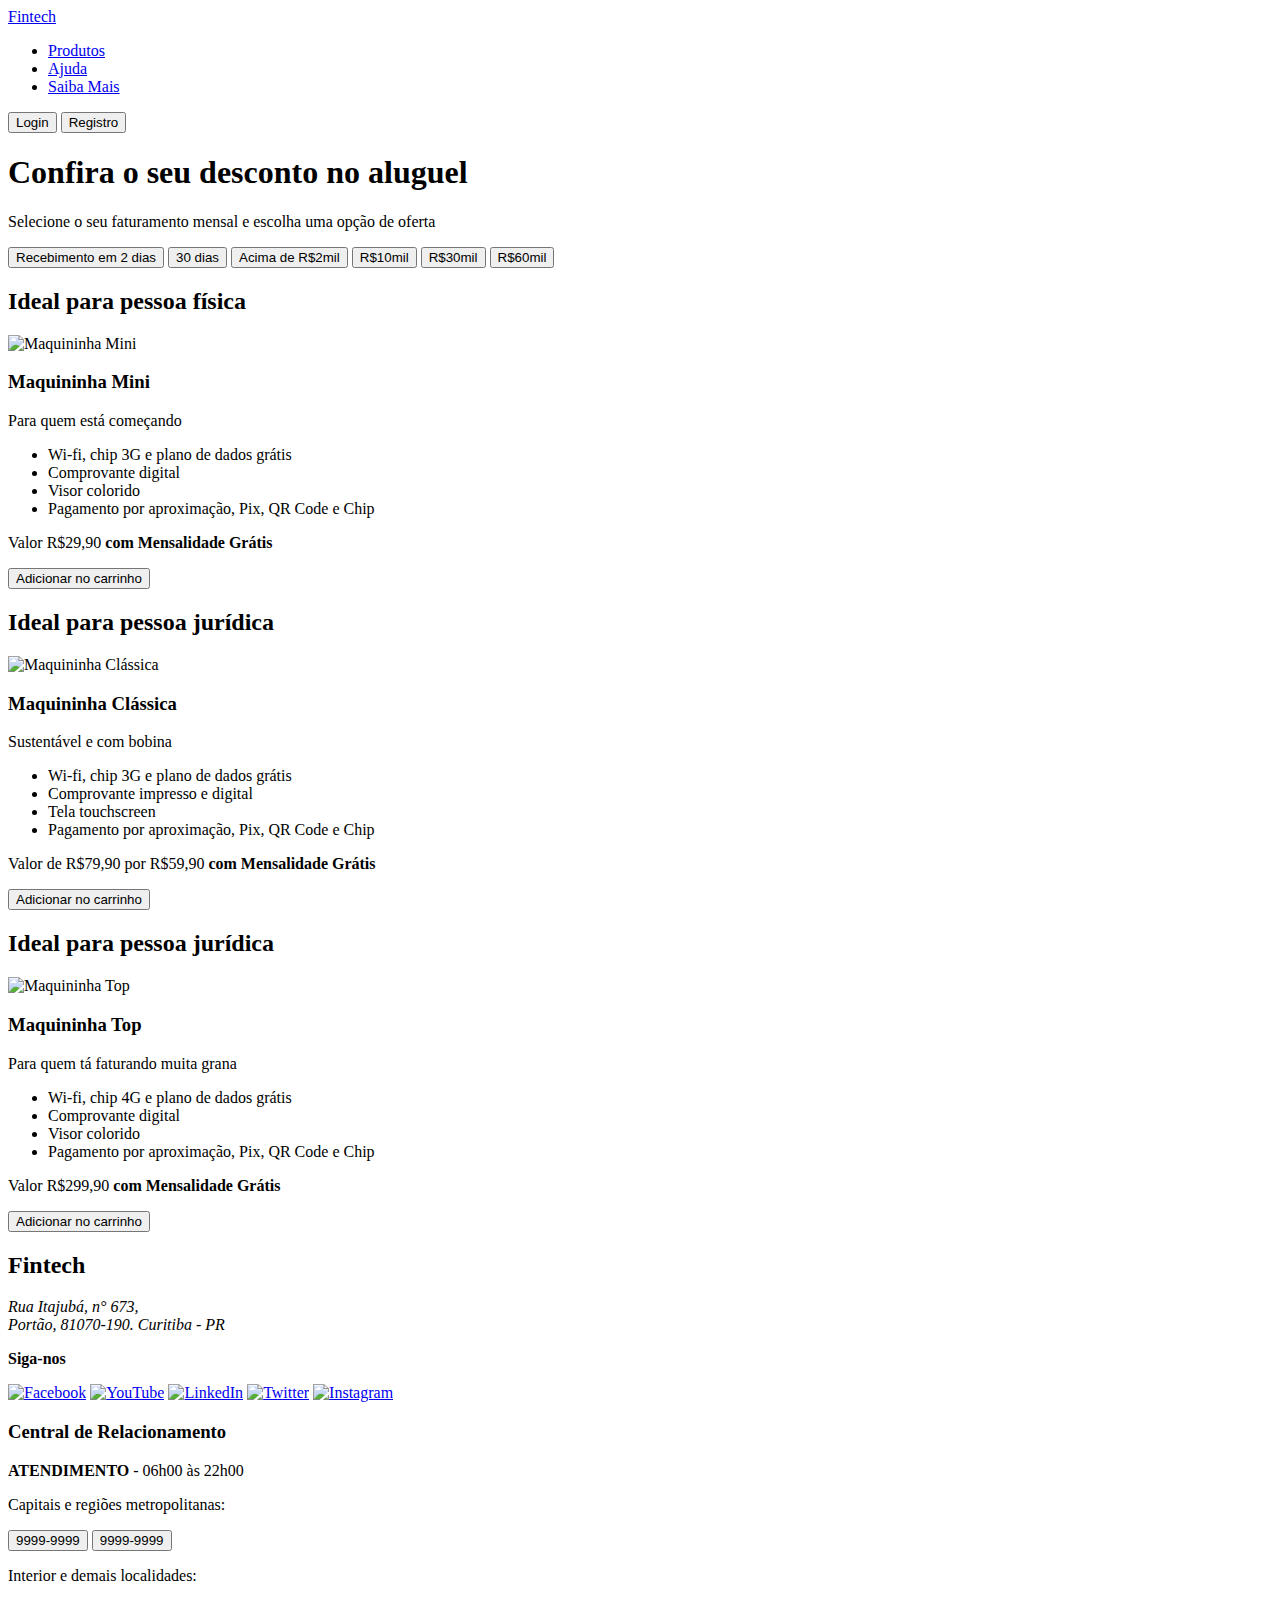
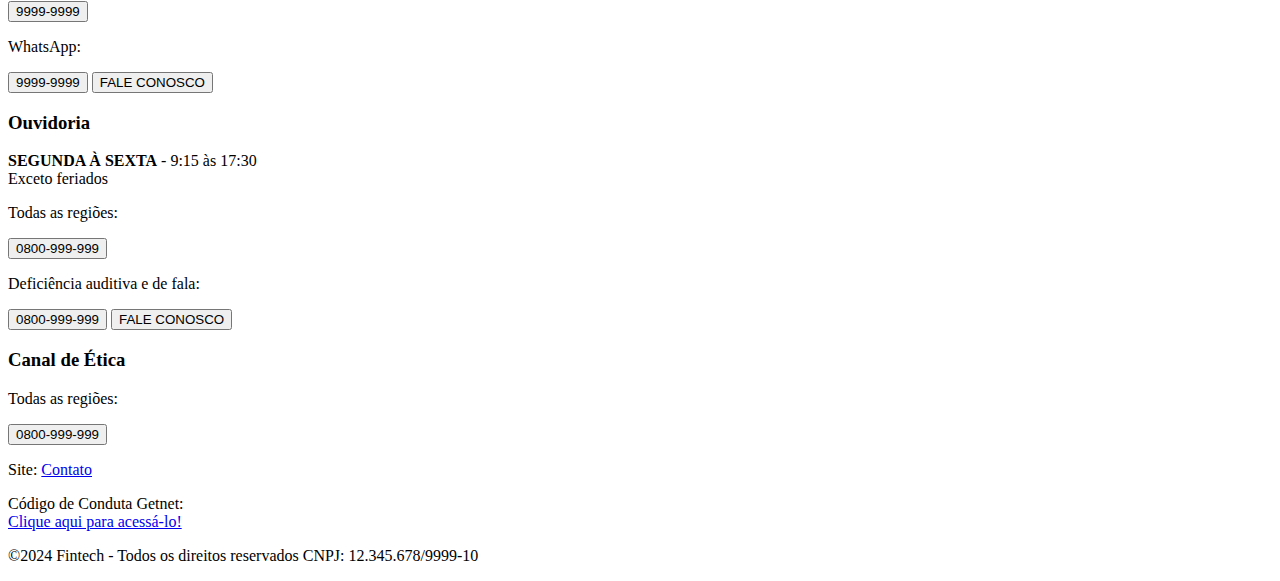
==== index.html @ 344b1525 "adicionada as imagens" ====
<!DOCTYPE html>
<html lang="pt-BR">
<head>
    <meta charset="UTF-8">
    <meta name="viewport" content="width=device-width, initial-scale=1.0">
    <title>Fintech</title>
    <link rel="stylesheet" href="styles.css">
</head>
<body>
    <header>
        <nav class="navbar">
            <div class="logo">
                <a href="#">Fintech</a>
            </div>
            <ul class="nav-links">
                <li><a href="#produtos">Produtos</a></li>
                <li><a href="#ajuda">Ajuda</a></li>
                <li><a href="#saiba-mais">Saiba Mais</a></li>
            </ul>
            <div class="nav-buttons">
                <button class="btn login">Login</button>
                <button class="btn register">Registro</button>
            </div>
        </nav>
    </header>

    <main>
        <div class="main-header">
            <h1>Confira o seu desconto no aluguel</h1>
            <p>Selecione o seu faturamento mensal e escolha uma opção de oferta</p>
            <div class="filter-buttons">
                <button>Recebimento em <span>2 dias</span></button>
                <button>30 dias</button>
                <button>Acima de <span>R$2mil</span></button>
                <button>R$10mil</button>
                <button>R$30mil</button>
                <button>R$60mil</button>
            </div>
        </div>
    
        <div class="product-cards">
            <div class="card">
                <h2 class="product-tag">Ideal para pessoa física</h2>
                <img src="maquininha1.png" alt="Maquininha Mini">
                <h3>Maquininha Mini</h3>
                <p>Para quem está começando</p>
                <ul>
                    <li>Wi-fi, chip 3G e plano de dados grátis</li>
                    <li>Comprovante digital</li>
                    <li>Visor colorido</li>
                    <li>Pagamento por aproximação, Pix, QR Code e Chip</li>
                </ul>
                <p class="price">Valor R$29,90 <strong>com Mensalidade Grátis</strong></p>
                <button>Adicionar no carrinho</button>
            </div>
    
            <div class="card">
                <h2 class="product-tag">Ideal para pessoa jurídica</h2>
                <img src="maquininha2.png" alt="Maquininha Clássica">
                <h3>Maquininha Clássica</h3>
                <p>Sustentável e com bobina</p>
                <ul>
                    <li>Wi-fi, chip 3G e plano de dados grátis</li>
                    <li>Comprovante impresso e digital</li>
                    <li>Tela touchscreen</li>
                    <li>Pagamento por aproximação, Pix, QR Code e Chip</li>
                </ul>
                <p> Valor de
                    <span class="preco-original">R$79,90</span>
                    por 
                    <span class="preco-desconto">R$59,90 <strong>com Mensalidade Grátis</strong></span>
                </p>
                
                <button>Adicionar no carrinho</button>
            </div>

            <div class="card">
                <h2 class="product-tag">Ideal para pessoa jurídica</h2>
                <img src="maquininha2.png" alt="Maquininha Top">
                <h3>Maquininha Top</h3>
                <p>Para quem tá faturando muita grana</p>
                <ul>
                    <li>Wi-fi, chip 4G e plano de dados grátis</li>
                    <li>Comprovante digital</li>
                    <li>Visor colorido</li>
                    <li>Pagamento por aproximação, Pix, QR Code e Chip</li>
                </ul>
                <p class="price">Valor R$299,90 <strong>com Mensalidade Grátis</strong></p>
                <button>Adicionar no carrinho</button>
            </div>
        </div>
    </main>
    
    

    <footer>
        <div class="footer-container">
            <div class="footer-section logo-section">
                <h2>Fintech</h2>
                <address>
                    Rua Itajubá, n° 673,<br>
                    Portão, 81070-190. Curitiba - PR<br>
                </address>
                <p><strong>Siga-nos</strong></p>
                <div class="social-icons">
                    <a href="#"><img src="icon-facebook.svg" alt="Facebook"></a>
                    <a href="#"><img src="icon-youtube.svg" alt="YouTube"></a>
                    <a href="#"><img src="icon-linkedin.svg" alt="LinkedIn"></a>
                    <a href="#"><img src="icon-twitter.svg" alt="Twitter"></a>
                    <a href="#"><img src="icon-instagram.svg" alt="Instagram"></a>
                </div>
            </div>
    
            <div class="footer-section">
                <h3>Central de Relacionamento</h3>
                <p><strong>ATENDIMENTO</strong> - 06h00 às 22h00</p>
                <p>Capitais e regiões metropolitanas:</p>
                <button>9999-9999</button>
                <button>9999-9999</button>
                <p>Interior e demais localidades:</p>
                <button>9999-9999</button>
                <p>WhatsApp:</p>
                <button>9999-9999</button>
                <button>FALE CONOSCO</button>
            </div>
    
            <div class="footer-section">
                <h3>Ouvidoria</h3>
                <p><strong>SEGUNDA À SEXTA</strong> - 9:15 às 17:30<br>Exceto feriados</p>
                <p>Todas as regiões:</p>
                <button>0800-999-999</button>
                <p>Deficiência auditiva e de fala:</p>
                <button>0800-999-999</button>
                <button>FALE CONOSCO</button>
            </div>
    
            <div class="footer-section">
                <h3>Canal de Ética</h3>
                <p>Todas as regiões:</p>
                <button>0800-999-999</button>
                <p>
                    Site: <a href="#">Contato</a>
                </p>
                <p>
                    Código de Conduta Getnet:<br>
                    <a href="#">Clique aqui para acessá-lo!</a>
                </p>
            </div>
        </div>
        <div class="footer-bottom">
            <p>©2024 Fintech - Todos os direitos reservados CNPJ: 12.345.678/9999-10</p>
        </div>
    </footer>    
</body>
</html>
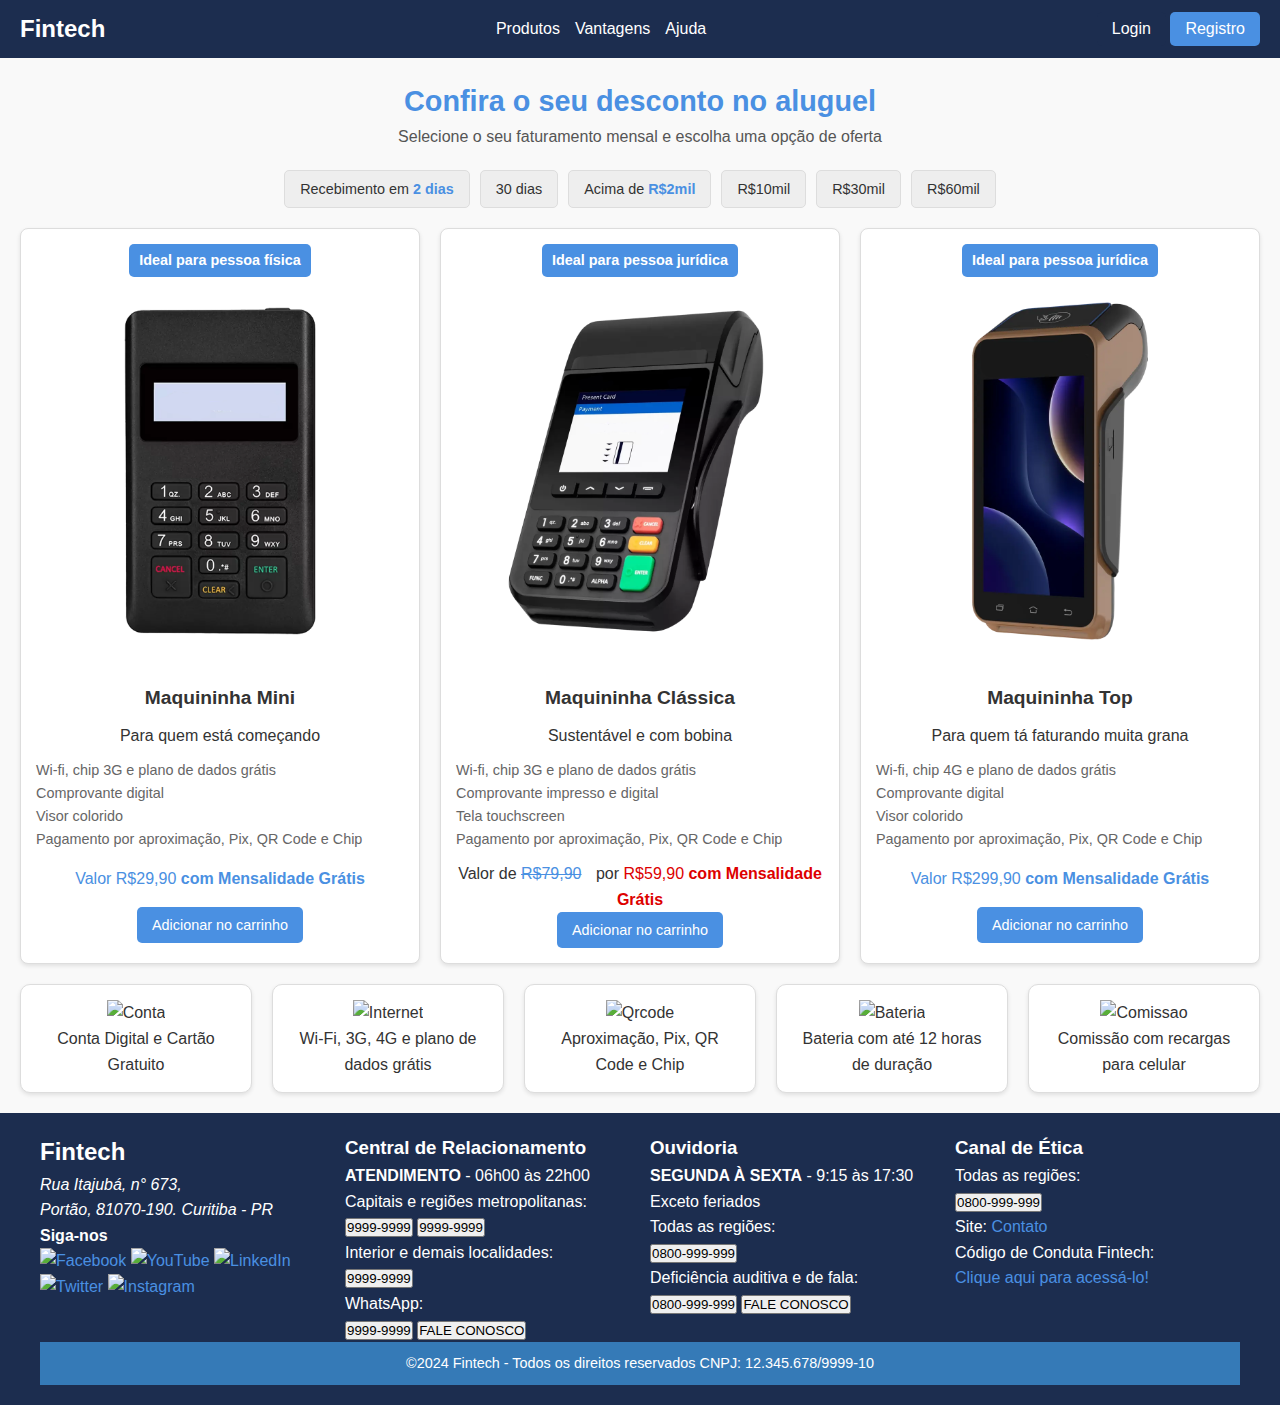
==== commit d1da1a3e: "alterando o menu de navegação" ====
--- a/index.html
+++ b/index.html
@@ -14,8 +14,8 @@
             </div>
             <ul class="nav-links">
                 <li><a href="#produtos">Produtos</a></li>
-                <li><a href="#ajuda">Ajuda</a></li>
-                <li><a href="#saiba-mais">Saiba Mais</a></li>
+                <li><a href="#vantagens">Vantagens</a></li>
+                <li><a href="ajuda.html">Ajuda</a></li>
             </ul>
             <div class="nav-buttons">
                 <button class="btn login">Login</button>
@@ -41,7 +41,7 @@
         <div class="product-cards">
             <div class="card">
                 <h2 class="product-tag">Ideal para pessoa física</h2>
-                <img src="maquininha1.png" alt="Maquininha Mini">
+                <img src="img/maquininha1.png" alt="Maquininha Mini">
                 <h3>Maquininha Mini</h3>
                 <p>Para quem está começando</p>
                 <ul>
@@ -56,7 +56,7 @@
     
             <div class="card">
                 <h2 class="product-tag">Ideal para pessoa jurídica</h2>
-                <img src="maquininha2.png" alt="Maquininha Clássica">
+                <img src="img/maquininha2.png" alt="Maquininha Clássica">
                 <h3>Maquininha Clássica</h3>
                 <p>Sustentável e com bobina</p>
                 <ul>
@@ -76,7 +76,7 @@
 
             <div class="card">
                 <h2 class="product-tag">Ideal para pessoa jurídica</h2>
-                <img src="maquininha2.png" alt="Maquininha Top">
+                <img src="img/maquininha3.png" alt="Maquininha Top">
                 <h3>Maquininha Top</h3>
                 <p>Para quem tá faturando muita grana</p>
                 <ul>
@@ -87,6 +87,29 @@
                 </ul>
                 <p class="price">Valor R$299,90 <strong>com Mensalidade Grátis</strong></p>
                 <button>Adicionar no carrinho</button>
+            </div>
+        </div>
+
+        <div class="vantagens">
+            <div class="vantagem-card">
+                <a><img src="img/icons/conta.png" alt="Conta"></a>
+                <p>Conta Digital e Cartão Gratuito</p>
+            </div>
+            <div class="vantagem-card">
+                <a><img src="img/icons/internet.png" alt="Internet"></a>
+                <p>Wi-Fi, 3G, 4G e plano de dados grátis</p>
+            </div>
+            <div class="vantagem-card">
+                <a><img src="img/icons/qrcode.png" alt="Qrcode"></a>
+                <p>Aproximação, Pix, QR Code e Chip</p>
+            </div>
+            <div class="vantagem-card">
+                <a><img src="img/icons/bateria.png" alt="Bateria"></a>
+                <p>Bateria com até 12 horas de duração</p>
+            </div>
+            <div class="vantagem-card">
+                <a><img src="img/icons/comissao.png" alt="Comissao"></a>
+                <p>Comissão com recargas para celular</p>
             </div>
         </div>
     </main>
@@ -103,11 +126,11 @@
                 </address>
                 <p><strong>Siga-nos</strong></p>
                 <div class="social-icons">
-                    <a href="#"><img src="icon-facebook.svg" alt="Facebook"></a>
-                    <a href="#"><img src="icon-youtube.svg" alt="YouTube"></a>
-                    <a href="#"><img src="icon-linkedin.svg" alt="LinkedIn"></a>
-                    <a href="#"><img src="icon-twitter.svg" alt="Twitter"></a>
-                    <a href="#"><img src="icon-instagram.svg" alt="Instagram"></a>
+                    <a href="#"><img src="img/media-social-icons/facebook.png" alt="Facebook"></a>
+                    <a href="#"><img src="img/media-social-icons/youtube.png" alt="YouTube"></a>
+                    <a href="#"><img src="img/media-social-icons/linkedin.png" alt="LinkedIn"></a>
+                    <a href="#"><img src="img/media-social-icons/twitter-x.png" alt="Twitter"></a>
+                    <a href="#"><img src="img/media-social-icons/instagram.png" alt="Instagram"></a>
                 </div>
             </div>
     
@@ -142,7 +165,7 @@
                     Site: <a href="#">Contato</a>
                 </p>
                 <p>
-                    Código de Conduta Getnet:<br>
+                    Código de Conduta Fintech:<br>
                     <a href="#">Clique aqui para acessá-lo!</a>
                 </p>
             </div>
--- a/styles.css
+++ b/styles.css
@@ -0,0 +1,366 @@
+/* Variáveis de cores */
+:root {
+    --cor-fundo: #1c2d4f;
+    --cor-primaria: #4a90e2;
+    --cor-secundaria: #357ab7;
+    --cor-texto: #fff;
+    --cor-hover: #333;
+    --cor-fundo-claro: #f9f9f9;
+    --cor-texto-claro: #333;
+}
+
+html, body {
+    height: 100%;
+}
+
+/* Reseta estilos padrões */
+* {
+    margin: 0;
+    padding: 0;
+    box-sizing: border-box;
+}
+
+body {
+    display: flex;
+    flex-direction: column;
+    font-family: Arial, sans-serif;
+    color: var(--cor-texto-claro);
+    background-color: var(--cor-fundo-claro);
+    line-height: 1.6;
+}
+
+/* Header */
+header {
+    background-color: var(--cor-fundo);
+    padding: 10px 20px;
+    color: var(--cor-texto);
+}
+
+.navbar {
+    display: flex;
+    justify-content: space-between;
+    align-items: center;
+}
+
+.logo a {
+    text-decoration: none;
+    font-size: 1.5em;
+    font-weight: bold;
+    color: var(--cor-texto);
+}
+
+.nav-links {
+    list-style: none;
+    display: flex;
+    gap: 15px;
+}
+
+.nav-links a {
+    text-decoration: none;
+    color: var(--cor-texto);
+    font-size: 1em;
+    transition: color 0.3s ease;
+}
+
+.nav-links a:hover, .nav-links a:focus {
+    color: var(--cor-primaria);
+}
+
+/* Botões */
+.btn {
+    padding: 8px 15px;
+    font-size: 1em;
+    border: none;
+    border-radius: 5px;
+    cursor: pointer;
+    transition: background-color 0.3s ease;
+}
+
+.login {
+    background-color: var(--cor-fundo);
+    color: var(--cor-texto);
+}
+
+.login:hover {
+    background-color: #555;
+}
+
+.register {
+    background-color: var(--cor-primaria);
+    color: var(--cor-texto);
+}
+
+.register:hover {
+    background-color: var(--cor-hover);
+}
+
+/* Form Section */
+
+form {
+    display: flex;
+    flex-direction: column;
+    max-width: 400px;
+    margin: 0 auto;
+}
+
+
+form label {
+    margin: 10px 0 5px;
+    font-weight: bold;
+}
+
+form input, textarea {
+    padding: 10px;
+    margin-bottom: 15px;
+    border: 1px solid #ccc;
+    border-radius: 5px;
+    width: 100%;
+}
+
+form button {
+    padding: 10px;
+    background-color: #4a90e2;
+    color: white;
+    border: none;
+    border-radius: 5px;
+    cursor: pointer;
+}
+
+form button:hover {
+    background-color: #4a90e2;
+}
+
+/* Main Section */
+main {
+    flex: 1; /* Faz o main ocupar o espaço disponível */
+    padding: 20px;
+    font-family: Arial, sans-serif;
+    color: #333;
+    background-color: #f9f9f9;
+}
+
+.main-header {
+    text-align: center;
+    margin-bottom: 20px;
+}
+
+.main-header h1 {
+    font-size: 1.8em;
+    color: #4a90e2;
+}
+
+.main-header p {
+    font-size: 1em;
+    color: #555;
+    margin-bottom: 20px;
+}
+
+.filter-buttons {
+    display: flex;
+    justify-content: center;
+    gap: 10px;
+    flex-wrap: wrap;
+}
+
+.filter-buttons button {
+    background-color: #eee;
+    color: #333;
+    border: 1px solid #ddd;
+    padding: 10px 15px;
+    border-radius: 5px;
+    cursor: pointer;
+    font-size: 0.9em;
+}
+
+.filter-buttons button span {
+    font-weight: bold;
+    color: #4a90e2;
+}
+
+.filter-buttons button:hover {
+    background-color: #4a90e2;
+    color: #fff;
+}
+
+/* Product Cards */
+.product-cards {
+    display: grid;
+    grid-template-columns: repeat(auto-fit, minmax(250px, 1fr));
+    gap: 20px;
+    margin-top: 20px;
+}
+
+.card {
+    background: #fff;
+    border: 1px solid #ddd;
+    border-radius: 8px;
+    padding: 15px;
+    box-shadow: 0 2px 4px rgba(0, 0, 0, 0.1);
+    text-align: center;
+}
+
+.card img {
+    max-width: 100%;
+    height: auto;
+    margin-bottom: 10px;
+}
+
+.card h2.product-tag {
+    font-size: 0.9em;
+    background-color: #4a90e2;
+    color: white;
+    padding: 5px 10px;
+    border-radius: 5px;
+    margin-bottom: 10px;
+    display: inline-block;
+}
+
+.card h3 {
+    font-size: 1.2em;
+    margin: 10px 0;
+}
+
+.card ul {
+    list-style: none;
+    padding: 0;
+    font-size: 0.9em;
+    color: #666;
+    margin: 10px 0;
+    line-height: 1.6;
+}
+
+.card ul li {
+    display: flex;
+    align-items: center;
+    gap: 5px;
+}
+
+.card .price {
+    font-size: 1em;
+    margin: 15px 0;
+    color: #4a90e2;
+}
+
+.card button {
+    background-color: #4a90e2;
+    color: white;
+    border: none;
+    padding: 10px 15px;
+    border-radius: 5px;
+    cursor: pointer;
+    font-size: 0.9em;
+}
+
+.card button:hover {
+    background-color: #4a90e2;
+}
+
+
+.filter-buttons {
+    display: flex;
+    justify-content: center;
+    gap: 10px;
+    flex-wrap: wrap;
+}
+
+.filter-buttons button {
+    background-color: #eee;
+    color: var(--cor-texto-claro);
+    border: 1px solid #ddd;
+    padding: 10px 15px;
+    border-radius: 5px;
+    cursor: pointer;
+    font-size: 0.9em;
+}
+
+.filter-buttons button:hover {
+    background-color: var(--cor-secundaria);
+    color: var(--cor-texto);
+}
+
+.preco-original {
+    text-decoration: line-through;  /* Risco no preço original */
+    color: #4a90e2;                   /* Cor para o texto riscado */
+    margin-right: 10px;            /* Espaçamento entre os preços */
+}
+
+.preco-desconto {
+    color: #d00;                /* Cor para o preço com desconto */
+   
+}
+
+.vantagens {
+    display: grid;
+    grid-template-columns: repeat(auto-fit, minmax(200px, 1fr));
+    gap: 20px; /* Espaço entre as colunas */
+    margin-top: 20px;
+}
+
+.vantagens a img {
+    width: 50px;
+    height: 50px;
+}
+
+.vantagens .vantagem-card {
+    background: #fff;
+    border: 1px solid #ddd;
+    border-radius: 10px;
+    padding: 15px;
+    box-shadow: 0 2px 4px rgba(0, 0, 0, 0.1);
+    text-align: center;
+}
+
+/* Footer */
+footer {
+    background-color: var(--cor-fundo);
+    color: var(--cor-texto);
+    padding: 20px 40px;
+    position: relative;
+}
+
+.social-icons a img {
+    width: 50px;
+    height: 50px;
+}
+
+.footer-container {
+    display: flex;
+    flex-wrap: wrap;
+    justify-content: space-between;
+    gap: 20px;
+}
+
+.footer-section {
+    flex: 1;
+    min-width: 250px;
+}
+
+.footer-section a {
+    color: var(--cor-primaria);
+    text-decoration: none;
+    transition: color 0.3s ease;
+}
+
+.footer-section a:hover {
+    text-decoration: underline;
+}
+
+/* Rodapé inferior */
+.footer-bottom {
+    background-color: var(--cor-secundaria);
+    text-align: center;
+    padding: 10px 0;
+    font-size: 0.9em;
+}
+
+/* Responsividade */
+@media (max-width: 768px) {
+    .navbar {
+        flex-direction: column;
+        gap: 10px;
+    }
+
+    .footer-container {
+        flex-direction: column;
+    }
+}
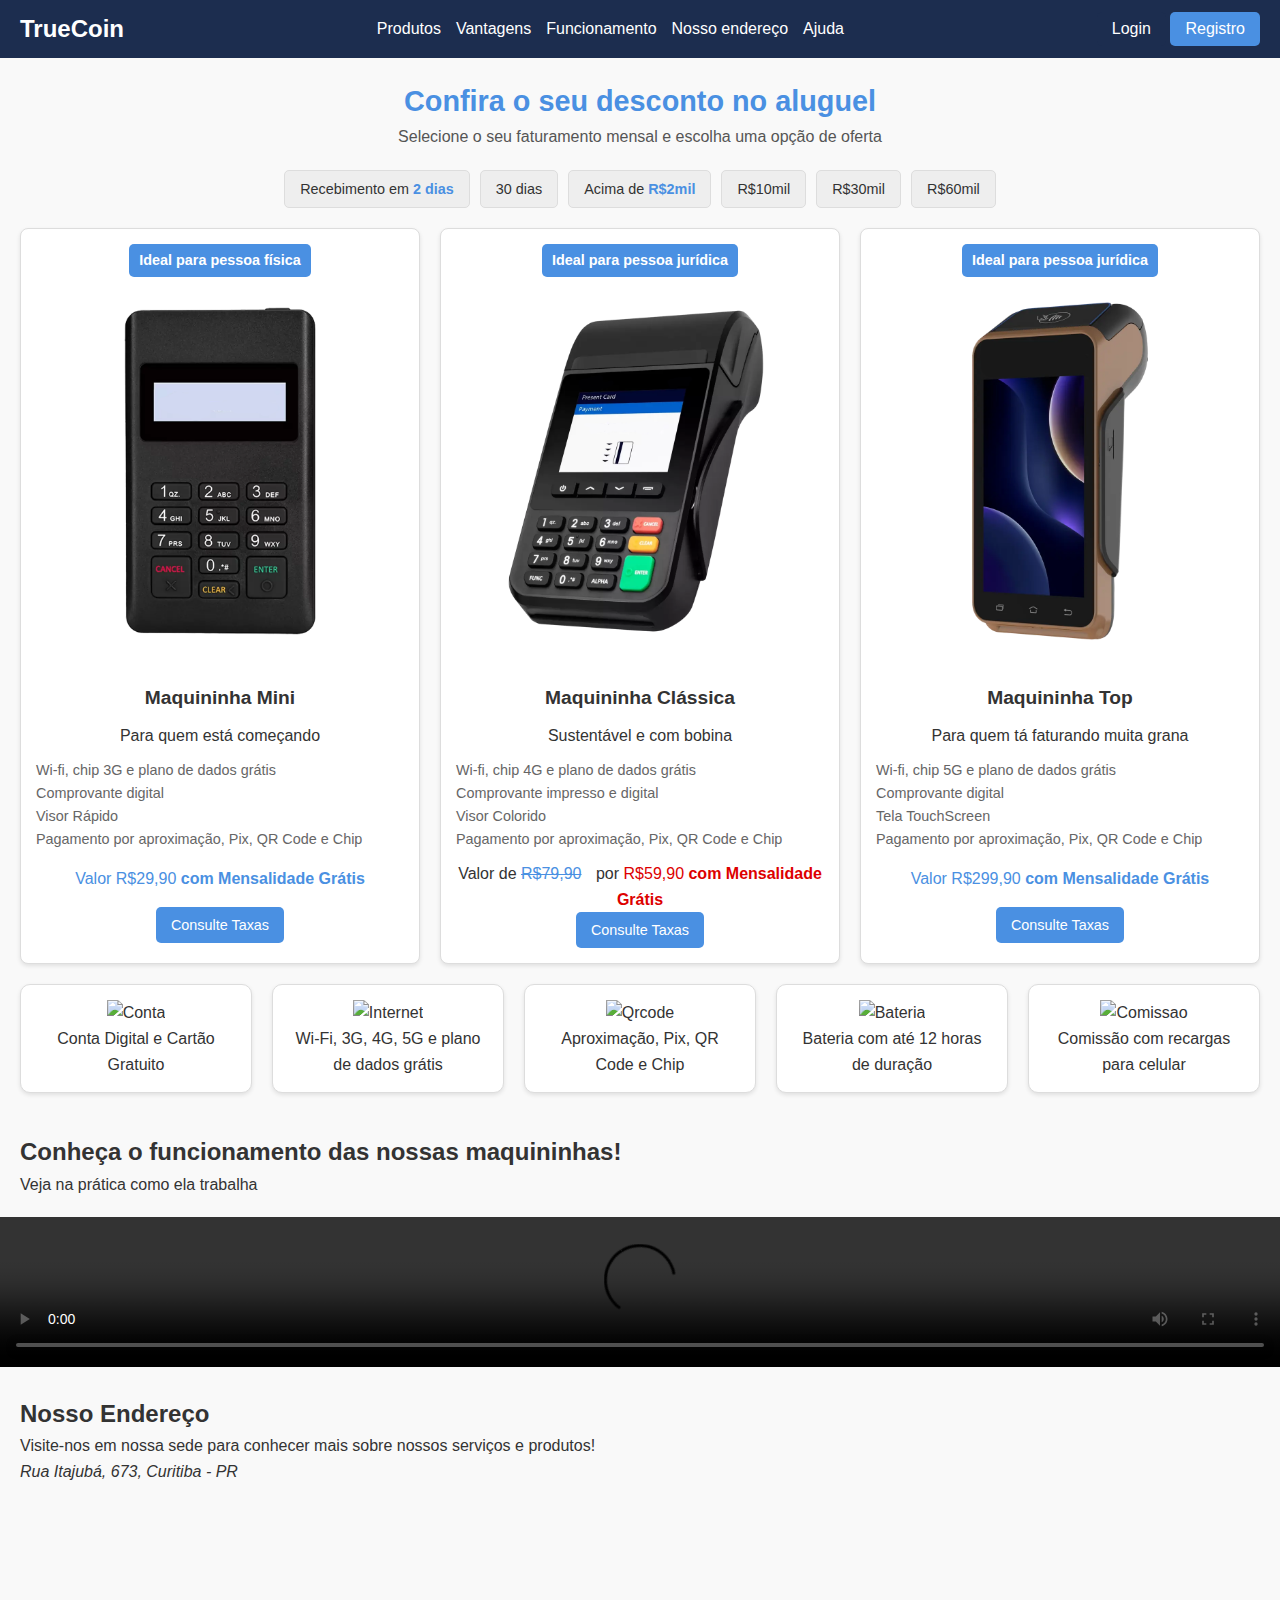
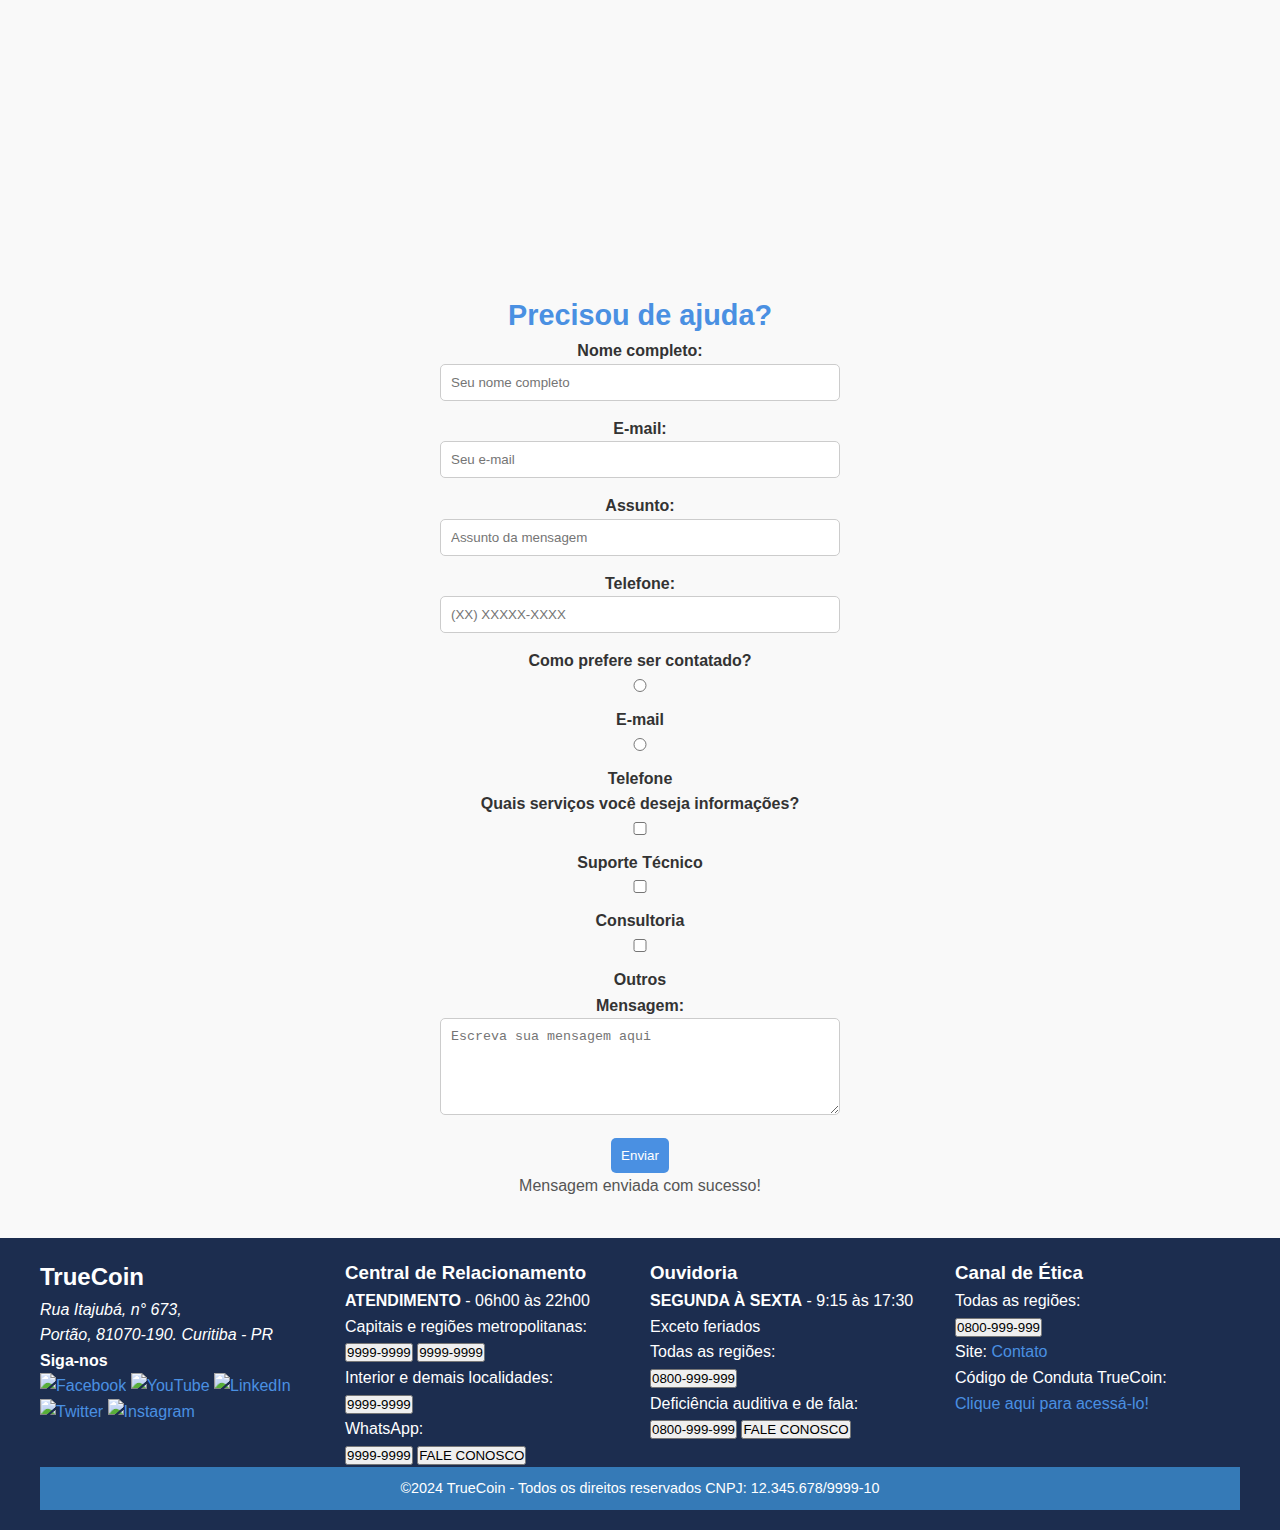
==== commit c73c6124: "Update index.html" ====
--- a/index.html
+++ b/index.html
@@ -3,19 +3,22 @@
 <head>
     <meta charset="UTF-8">
     <meta name="viewport" content="width=device-width, initial-scale=1.0">
-    <title>Fintech</title>
+    <title>TrueCoin</title>
+    <link rel="icon" href="img/icon.png">
     <link rel="stylesheet" href="styles.css">
 </head>
 <body>
     <header>
         <nav class="navbar">
             <div class="logo">
-                <a href="#">Fintech</a>
+                <a href="#">TrueCoin</a>
             </div>
             <ul class="nav-links">
                 <li><a href="#produtos">Produtos</a></li>
                 <li><a href="#vantagens">Vantagens</a></li>
-                <li><a href="ajuda.html">Ajuda</a></li>
+                <li><a href="#video">Funcionamento</a></li>
+                <li><a href="#endereco">Nosso endereço</a></li>
+                <li><a href="#ajuda">Ajuda</a></li> 
             </ul>
             <div class="nav-buttons">
                 <button class="btn login">Login</button>
@@ -38,31 +41,32 @@
             </div>
         </div>
     
+        <section id="produtos">
         <div class="product-cards">
             <div class="card">
                 <h2 class="product-tag">Ideal para pessoa física</h2>
-                <img src="img/maquininha1.png" alt="Maquininha Mini">
+                <a href="maquininha1.html"><img src="img/maquininha1.png" alt="Maquininha Mini"></a>
                 <h3>Maquininha Mini</h3>
                 <p>Para quem está começando</p>
                 <ul>
                     <li>Wi-fi, chip 3G e plano de dados grátis</li>
                     <li>Comprovante digital</li>
-                    <li>Visor colorido</li>
+                    <li>Visor Rápido</li>
                     <li>Pagamento por aproximação, Pix, QR Code e Chip</li>
                 </ul>
                 <p class="price">Valor R$29,90 <strong>com Mensalidade Grátis</strong></p>
-                <button>Adicionar no carrinho</button>
+                <a href="maquininha1.html"><button>Consulte Taxas</button></a>
             </div>
     
             <div class="card">
                 <h2 class="product-tag">Ideal para pessoa jurídica</h2>
-                <img src="img/maquininha2.png" alt="Maquininha Clássica">
+                <a href="maquininha2.html"><img src="img/maquininha2.png" alt="Maquininha Clássica"></a>
                 <h3>Maquininha Clássica</h3>
                 <p>Sustentável e com bobina</p>
                 <ul>
-                    <li>Wi-fi, chip 3G e plano de dados grátis</li>
+                    <li>Wi-fi, chip 4G e plano de dados grátis</li>
                     <li>Comprovante impresso e digital</li>
-                    <li>Tela touchscreen</li>
+                    <li>Visor Colorido</li>
                     <li>Pagamento por aproximação, Pix, QR Code e Chip</li>
                 </ul>
                 <p> Valor de
@@ -71,25 +75,27 @@
                     <span class="preco-desconto">R$59,90 <strong>com Mensalidade Grátis</strong></span>
                 </p>
                 
-                <button>Adicionar no carrinho</button>
+                <a href="maquininha2.html"><button>Consulte Taxas</button></a>
             </div>
 
             <div class="card">
                 <h2 class="product-tag">Ideal para pessoa jurídica</h2>
-                <img src="img/maquininha3.png" alt="Maquininha Top">
+                <a href="maquininha3.html"><img src="img/maquininha3.png" alt="Maquininha Top"></a>
                 <h3>Maquininha Top</h3>
                 <p>Para quem tá faturando muita grana</p>
                 <ul>
-                    <li>Wi-fi, chip 4G e plano de dados grátis</li>
+                    <li>Wi-fi, chip 5G e plano de dados grátis</li>
                     <li>Comprovante digital</li>
-                    <li>Visor colorido</li>
+                    <li>Tela TouchScreen</li>
                     <li>Pagamento por aproximação, Pix, QR Code e Chip</li>
                 </ul>
                 <p class="price">Valor R$299,90 <strong>com Mensalidade Grátis</strong></p>
-                <button>Adicionar no carrinho</button>
-            </div>
-        </div>
+                <a href="maquininha3.html"><button>Consulte Taxas</button></a>
+            </div>
+        </div>
+        </section>
 
+        <section id="vantagens"> 
         <div class="vantagens">
             <div class="vantagem-card">
                 <a><img src="img/icons/conta.png" alt="Conta"></a>
@@ -97,7 +103,7 @@
             </div>
             <div class="vantagem-card">
                 <a><img src="img/icons/internet.png" alt="Internet"></a>
-                <p>Wi-Fi, 3G, 4G e plano de dados grátis</p>
+                <p>Wi-Fi, 3G, 4G, 5G e plano de dados grátis</p>
             </div>
             <div class="vantagem-card">
                 <a><img src="img/icons/qrcode.png" alt="Qrcode"></a>
@@ -112,25 +118,143 @@
                 <p>Comissão com recargas para celular</p>
             </div>
         </div>
+        </section>
     </main>
-    
-    
-
+    <section id="video">
+        <div class="video-container">
+            <!-- Seção de Ajuda -->
+            <main id="video">
+                <h2>Conheça o funcionamento das nossas maquininhas!</h2>
+                <p>Veja na prática como ela trabalha</p>
+            </main>
+    
+            <!-- Seção de Vídeo -->
+            <aside id="video">
+                <video controls width="100%">
+                    <source src="video.mp4" type="video/mp4">
+                    Seu navegador não suporta o formato de vídeo.
+                </video>
+            </aside>
+        </div>
+    </section>
+    <main>
+        <section id="endereco">
+            <div class="endereco-container">
+                <h2>Nosso Endereço</h2>
+                <p>Visite-nos em nossa sede para conhecer mais sobre nossos serviços e produtos!</p>
+                <address>
+                    Rua Itajubá, 673, Curitiba - PR
+                </address>
+                <div class="map-container">
+                    <iframe 
+                        src="https://www.google.com/maps/embed?pb=!1m18!1m12!1m3!1d3600.0233748689816!2d-49.28594822510963!3d-25.469897777742493!2m3!1f0!2f0!3f0!3m2!1i1024!2i768!4f13.1!3m3!1m2!1s0x94dce46c0e88a5f9%3A0x6e0f2e6ff8f0e5d0!2sRua%20Itajub%C3%A1%2C%20673%20-%20Port%C3%A3o%2C%20Curitiba%20-%20PR%2C%2081070-190!5e0!3m2!1spt-BR!2sbr!4v1697907074293!5m2!1spt-BR!2sbr" 
+                        width="100%" 
+                        height="400" 
+                        style="border:0;" 
+                        allowfullscreen="" 
+                        loading="lazy" 
+                        referrerpolicy="no-referrer-when-downgrade">
+                    </iframe>
+                </div>
+            </div>
+        </section>       
+        
+        <section id="ajuda">
+            <div class="main-header">
+                <h1>Precisou de ajuda?</h1>
+                <form action="#mensagem-sucesso">
+                    <!-- Nome -->
+                    <div class="form-group">
+                        <label for="nome">Nome completo:</label>
+                        <input type="text" id="nome" name="nome" placeholder="Seu nome completo" required>
+                    </div>
+        
+                    <!-- E-mail -->
+                    <div class="form-group">
+                        <label for="email">E-mail:</label>
+                        <input type="email" id="email" name="email" placeholder="Seu e-mail" required>
+                    </div>
+        
+                    <!-- Assunto -->
+                    <div class="form-group">
+                        <label for="assunto">Assunto:</label>
+                        <input type="text" id="assunto" name="assunto" placeholder="Assunto da mensagem" required>
+                    </div>
+        
+                    <!-- Telefone -->
+                    <div class="form-group">
+                        <label for="telefone">Telefone:</label>
+                        <input type="tel" id="telefone" name="telefone" placeholder="(XX) XXXXX-XXXX" required>
+                    </div>
+        
+                    <!-- Opção única (radio buttons) -->
+                    <div class="form-group">
+                        <label>Como prefere ser contatado?</label>
+                        <div class="checkbox-group">
+                            <div>
+                                <input type="radio" id="contato-email" name="preferencia-contato" value="email" required>
+                                <label for="contato-email">E-mail</label>
+                            </div>
+                            <div>
+                                <input type="radio" id="contato-telefone" name="preferencia-contato" value="telefone">
+                                <label for="contato-telefone">Telefone</label>
+                            </div>
+                        </div>
+                    </div>
+        
+                    <!-- Múltiplas opções (checkboxes) -->
+                    <div class="form-group">
+                        <label>Quais serviços você deseja informações?</label>
+                        <div class="checkbox-group">
+                            <div>
+                                <input type="checkbox" id="servico-suporte" name="servico" value="suporte">
+                                <label for="servico-suporte">Suporte Técnico</label>
+                            </div>
+                            <div>
+                                <input type="checkbox" id="servico-consultoria" name="servico" value="consultoria">
+                                <label for="servico-consultoria">Consultoria</label>
+                            </div>
+                            <div>
+                                <input type="checkbox" id="servico-outros" name="servico" value="outros">
+                                <label for="servico-outros">Outros</label>
+                            </div>
+                        </div>
+                    </div>
+        
+                    <!-- Mensagem -->
+                    <div class="form-group">
+                        <label for="mensagem">Mensagem:</label>
+                        <textarea id="mensagem" name="mensagem" placeholder="Escreva sua mensagem aqui" rows="5" required></textarea>
+                    </div>
+        
+                    <!-- Botão de Enviar -->
+                    <div class="form-group">
+                        <button type="submit">Enviar</button>
+                    </div>
+                </form>
+        
+                <!-- Mensagem de Sucesso -->
+                <div id="mensagem-sucesso" class="success-message">
+                    <p>Mensagem enviada com sucesso!</p>
+                </div>
+            </div>
+        </section>      
+    </main>
     <footer>
         <div class="footer-container">
             <div class="footer-section logo-section">
-                <h2>Fintech</h2>
+                <h2>TrueCoin</h2>
                 <address>
                     Rua Itajubá, n° 673,<br>
                     Portão, 81070-190. Curitiba - PR<br>
                 </address>
                 <p><strong>Siga-nos</strong></p>
                 <div class="social-icons">
-                    <a href="#"><img src="img/media-social-icons/facebook.png" alt="Facebook"></a>
-                    <a href="#"><img src="img/media-social-icons/youtube.png" alt="YouTube"></a>
-                    <a href="#"><img src="img/media-social-icons/linkedin.png" alt="LinkedIn"></a>
-                    <a href="#"><img src="img/media-social-icons/twitter-x.png" alt="Twitter"></a>
-                    <a href="#"><img src="img/media-social-icons/instagram.png" alt="Instagram"></a>
+                    <a href="https://www.facebook.com"><img src="img/media-social-icons/facebook.png" alt="Facebook"></a>
+                    <a href="https://www.youtube.com"><img src="img/media-social-icons/youtube.png" alt="YouTube"></a>
+                    <a href="https://www.linkedin.com"><img src="img/media-social-icons/linkedin.png" alt="LinkedIn"></a>
+                    <a href="https://www.x.com"><img src="img/media-social-icons/twitter-x.png" alt="Twitter"></a>
+                    <a href="https://www.instagram.com"><img src="img/media-social-icons/instagram.png" alt="Instagram"></a>
                 </div>
             </div>
     
@@ -165,13 +289,13 @@
                     Site: <a href="#">Contato</a>
                 </p>
                 <p>
-                    Código de Conduta Fintech:<br>
+                    Código de Conduta TrueCoin:<br>
                     <a href="#">Clique aqui para acessá-lo!</a>
                 </p>
             </div>
         </div>
         <div class="footer-bottom">
-            <p>©2024 Fintech - Todos os direitos reservados CNPJ: 12.345.678/9999-10</p>
+            <p>©2024 TrueCoin - Todos os direitos reservados CNPJ: 12.345.678/9999-10</p>
         </div>
     </footer>    
 </body>
